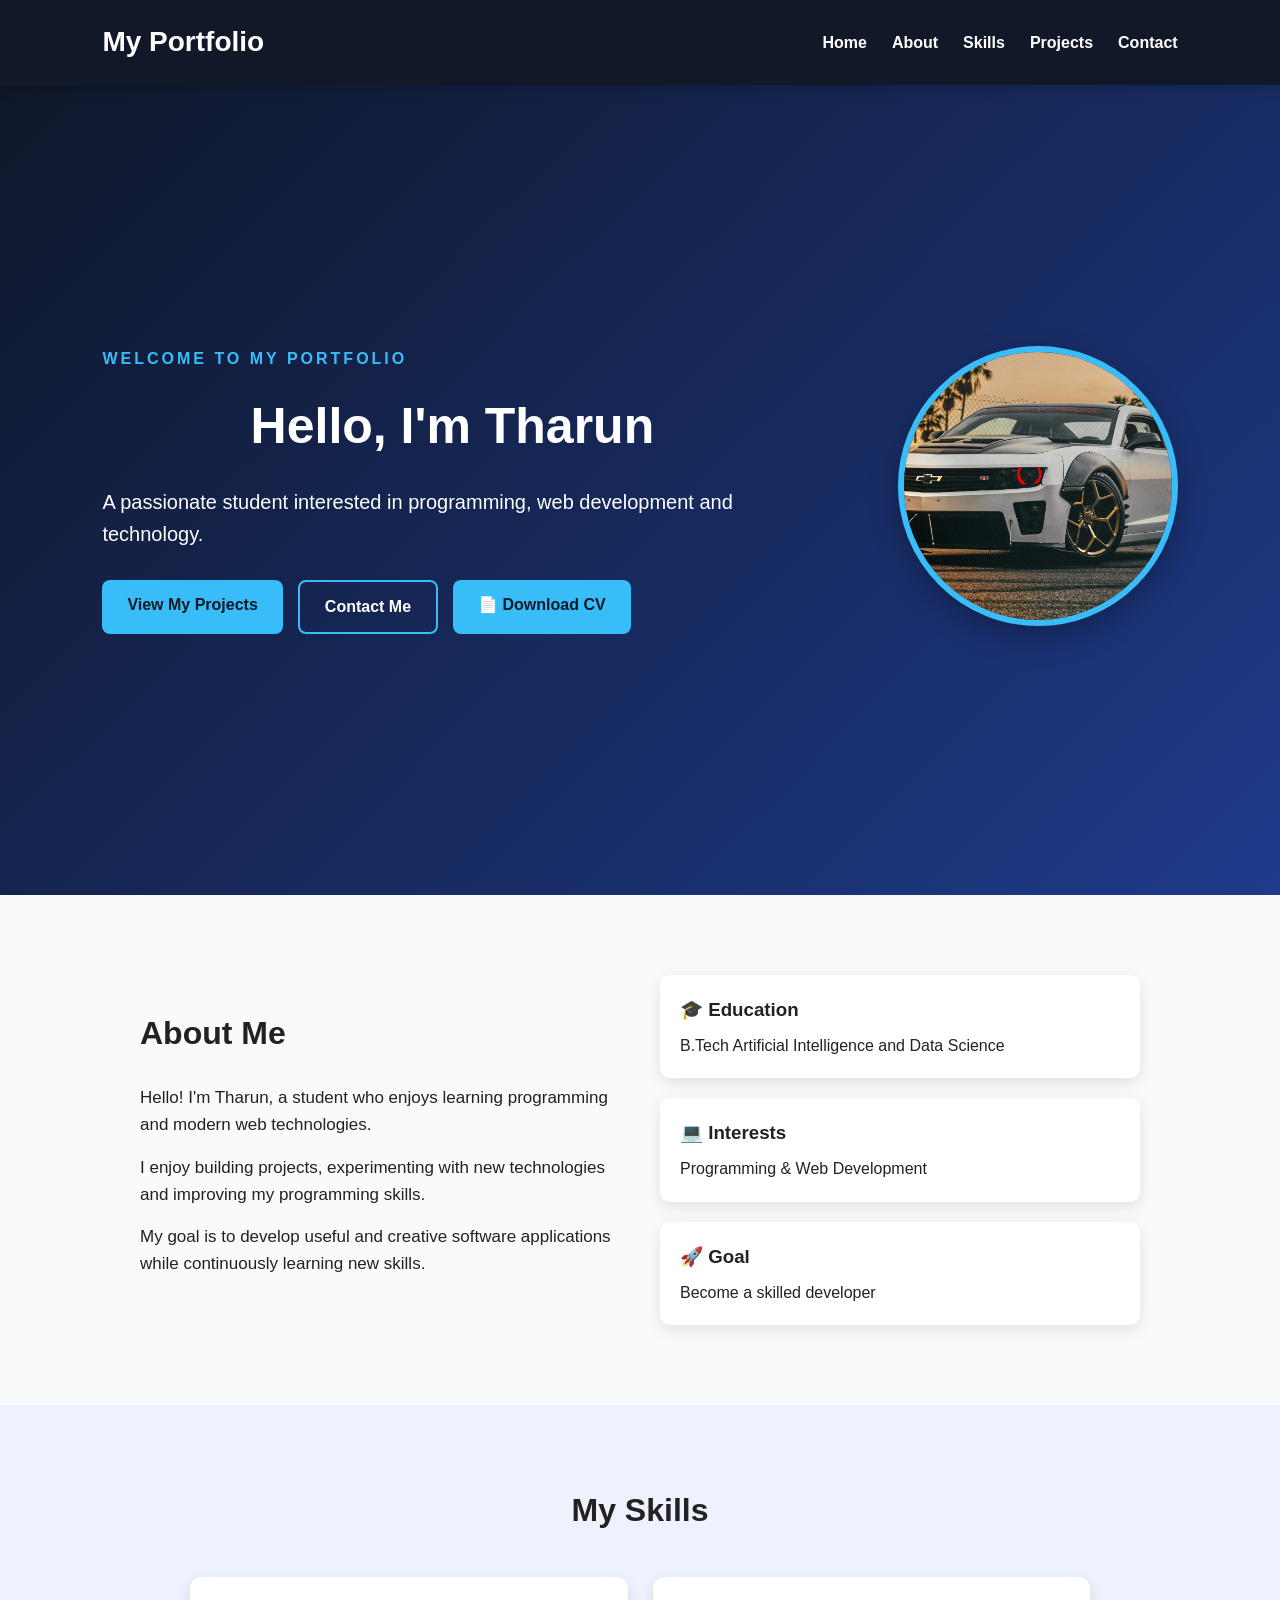
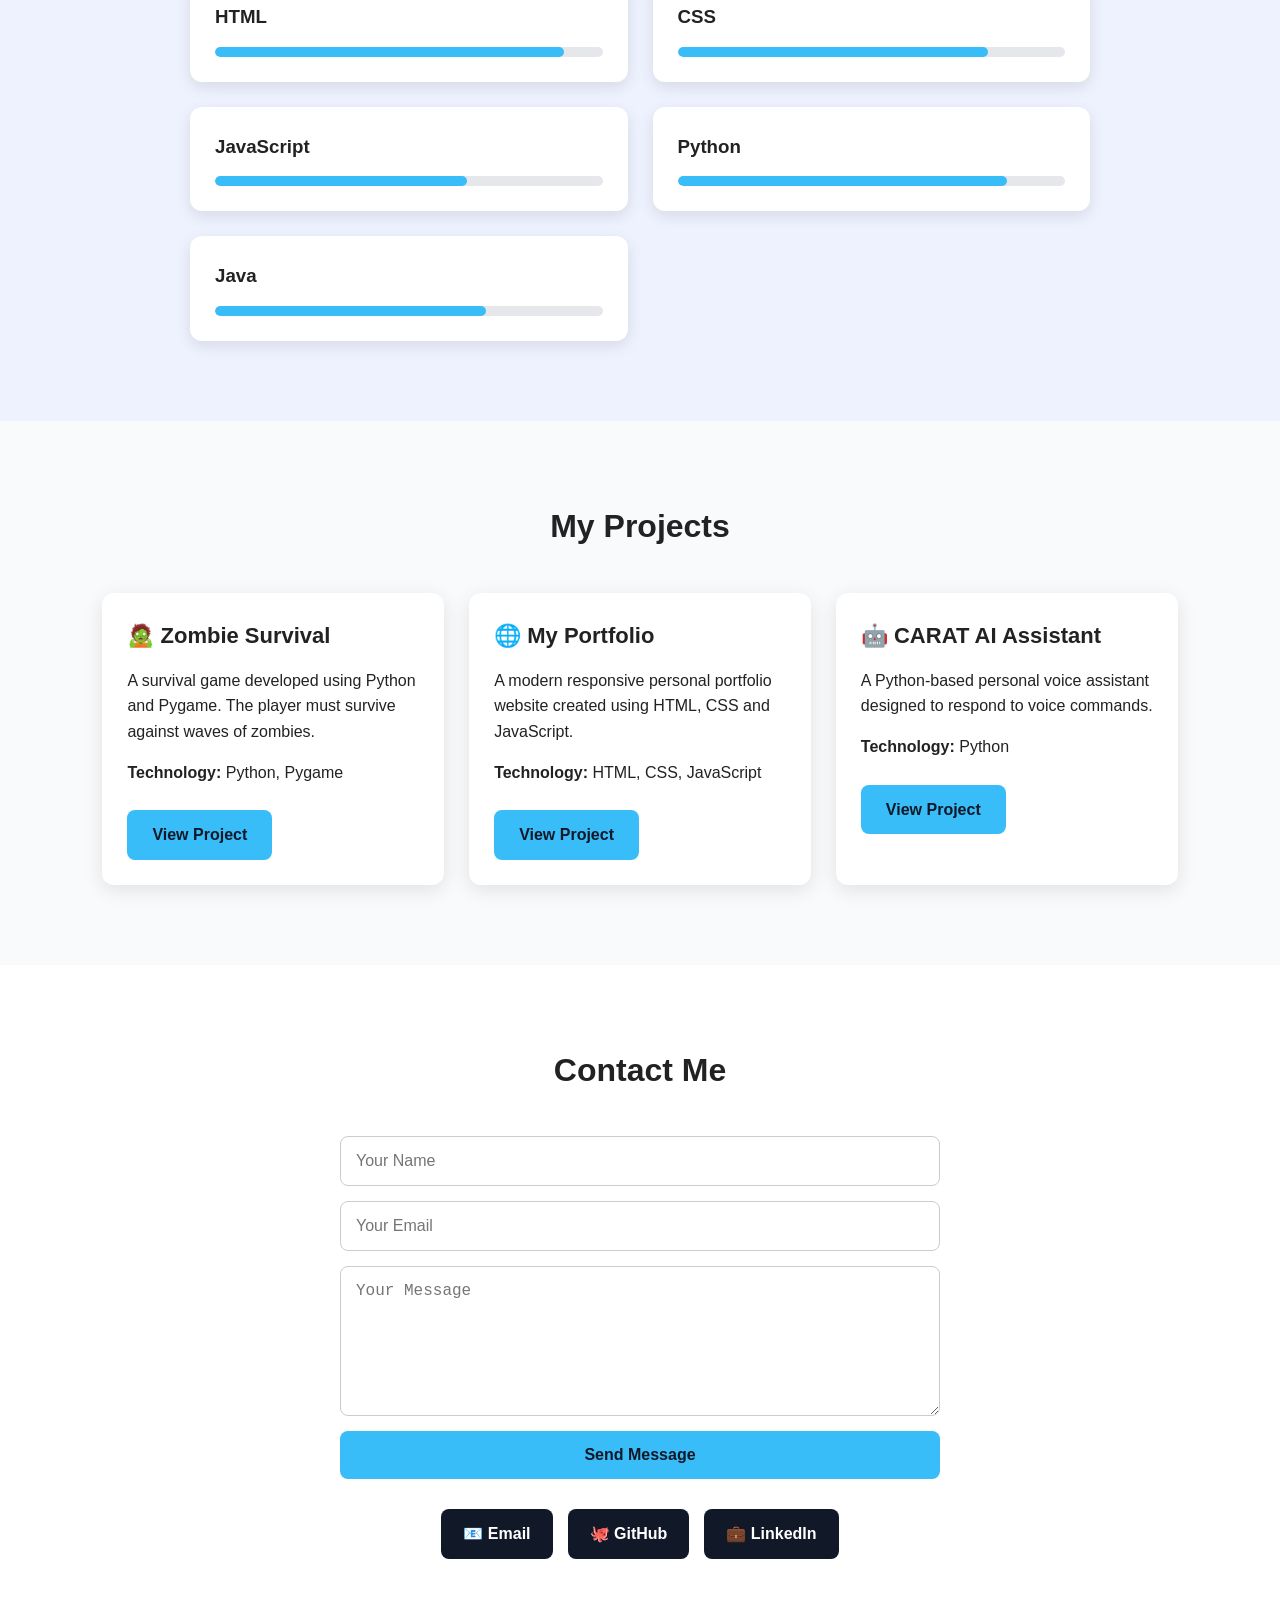
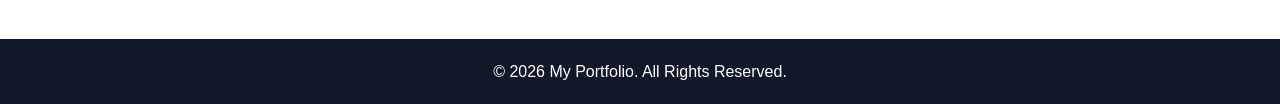
==== index.html @ 8533ec00 "Add portfolio website with CARAT and Zombie Survival" ====
<!DOCTYPE html>
<html lang="en">

<head>

    <meta charset="UTF-8">

    <meta name="viewport" content="width=device-width, initial-scale=1.0">

    <title>My Portfolio</title>

    <link rel="stylesheet" href="style.css">

</head>


<body>


<!-- ================= HEADER ================= -->

<header>

    <h1>My Portfolio</h1>

    <nav>

        <a href="#home">Home</a>

        <a href="#about">About</a>

        <a href="#skills">Skills</a>

        <a href="#projects">Projects</a>

        <a href="#contact">Contact</a>

    </nav>

</header>



<!-- ================= HOME ================= -->

<section id="home">

    <div class="hero-container">


        <div class="hero-content">

            <p class="welcome-text">
                WELCOME TO MY PORTFOLIO
            </p>

            <h2>
                Hello, I'm Tharun
            </h2>

            <p class="hero-description">
                A passionate student interested in programming,
                web development and technology.
            </p>


            <div class="hero-buttons">


                <a href="#projects" class="btn">
                    View My Projects
                </a>


                <a href="#contact" class="btn secondary-btn">
                    Contact Me
                </a>


                <a href="./Tharun-CV.pdf"
                   class="btn"
                   download>
                    📄 Download CV
                </a>


            </div>

        </div>



        <div class="profile-container">

            <img src="profile.jpg"
                 alt="Tharun Profile Picture"
                 class="profile-image">

        </div>


    </div>

</section>



<!-- ================= ABOUT ================= -->

<section id="about">


    <div class="about-container">


        <div class="about-text">

            <h2>
                About Me
            </h2>


            <p>
                Hello! I'm Tharun, a student who enjoys learning
                programming and modern web technologies.
            </p>


            <p>
                I enjoy building projects, experimenting with new
                technologies and improving my programming skills.
            </p>


            <p>
                My goal is to develop useful and creative software
                applications while continuously learning new skills.
            </p>

        </div>



        <div class="about-info">


            <div class="info-card">

                <h3>
                    🎓 Education
                </h3>

                <p>
                    B.Tech Artificial Intelligence and Data Science
                </p>

            </div>



            <div class="info-card">

                <h3>
                    💻 Interests
                </h3>

                <p>
                    Programming & Web Development
                </p>

            </div>



            <div class="info-card">

                <h3>
                    🚀 Goal
                </h3>

                <p>
                    Become a skilled developer
                </p>

            </div>


        </div>


    </div>

</section>



<!-- ================= SKILLS ================= -->

<section id="skills">


    <h2>
        My Skills
    </h2>


    <div class="skills-container">


        <div class="skill-card">

            <h3>
                HTML
            </h3>

            <div class="skill-bar">

                <div class="skill-level html-level"></div>

            </div>

        </div>



        <div class="skill-card">

            <h3>
                CSS
            </h3>

            <div class="skill-bar">

                <div class="skill-level css-level"></div>

            </div>

        </div>



        <div class="skill-card">

            <h3>
                JavaScript
            </h3>

            <div class="skill-bar">

                <div class="skill-level js-level"></div>

            </div>

        </div>



        <div class="skill-card">

            <h3>
                Python
            </h3>

            <div class="skill-bar">

                <div class="skill-level python-level"></div>

            </div>

        </div>



        <div class="skill-card">

            <h3>
                Java
            </h3>

            <div class="skill-bar">

                <div class="skill-level java-level"></div>

            </div>

        </div>


    </div>

</section>



<!-- ================= PROJECTS ================= -->

<!-- ================= PROJECTS ================= -->
<!-- ================= PROJECTS ================= -->

<section id="projects">

    <h2>My Projects</h2>

    <div class="projects-container">

        <!-- ZOMBIE SURVIVAL -->

        <div class="project-card">

            <h3>🧟 Zombie Survival</h3>

            <p>
                A survival game developed using Python and Pygame.
                The player must survive against waves of zombies.
            </p>

            <p>
                <strong>Technology:</strong>
                Python, Pygame
            </p>

            <a href="zombie-survival.html"
               class="btn project-btn">

                View Project

            </a>

        </div>


        <!-- MY PORTFOLIO -->

        <div class="project-card">

            <h3>🌐 My Portfolio</h3>

            <p>
                A modern responsive personal portfolio website
                created using HTML, CSS and JavaScript.
            </p>

            <p>
                <strong>Technology:</strong>
                HTML, CSS, JavaScript
            </p>

            <a href="index.html"
               class="btn project-btn">

                View Project

            </a>

        </div>


        <!-- CARAT -->

        <div class="project-card">

            <h3>🤖 CARAT AI Assistant</h3>

            <p>
                A Python-based personal voice assistant designed
                to respond to voice commands.
            </p>

            <p>
                <strong>Technology:</strong>
                Python
            </p>

            <a href="carat.html"
               class="btn project-btn">

                View Project

            </a>

        </div>

    </div>

</section>


<!-- ================= CONTACT ================= -->

<section id="contact">


    <h2>
        Contact Me
    </h2>


    <form id="contactForm">


        <input
            type="text"
            id="name"
            placeholder="Your Name"
            required
        >


        <input
            type="email"
            id="email"
            placeholder="Your Email"
            required
        >


        <textarea
            id="message"
            placeholder="Your Message"
            required
        ></textarea>


        <button type="submit">
            Send Message
        </button>


    </form>


    <p id="formMessage"></p>
<div class="social-links">

    <a href="mailto:ptharunbalaji3637nn@gmail.com" class="social-btn">
        📧 Email
    </a>

    <a href="https://github.com/tharunbalajip" target="_blank" class="social-btn">
        🐙 GitHub
    </a>

    <a href="https://www.linkedin.com/in/tharunbalajip" target="_blank" class="social-btn">
    💼 LinkedIn
    </a>

</div>

</section>



<!-- ================= FOOTER ================= -->

<footer>


    <p>
        © 2026 My Portfolio. All Rights Reserved.
    </p>


</footer>



<!-- ================= JAVASCRIPT ================= -->

<script src="script.js"></script>


</body>

</html>
---- style.css ----
/* ==============================
   BASIC RESET
================================= */

* {
    margin: 0;
    padding: 0;
    box-sizing: border-box;
}

html {
    scroll-behavior: smooth;
}

body {
    font-family: Arial, sans-serif;
    line-height: 1.6;
    background: #f5f7fa;
    color: #222;
}


/* ==============================
   HEADER
================================= */

header {
    background: #111827;
    color: white;
    padding: 20px 8%;
    display: flex;
    justify-content: space-between;
    align-items: center;
    position: sticky;
    top: 0;
    z-index: 1000;
    box-shadow: 0 2px 15px rgba(0, 0, 0, 0.2);
}

header h1 {
    font-size: 28px;
}


/* ==============================
   NAVIGATION
================================= */

nav {
    display: flex;
    gap: 25px;
}

nav a {
    color: white;
    text-decoration: none;
    font-weight: bold;
    transition: color 0.3s ease, transform 0.3s ease;
}

nav a:hover {
    color: #38bdf8;
    transform: translateY(-2px);
}


/* ==============================
   GENERAL SECTIONS
================================= */

section {
    padding: 80px 8%;
    position: relative;
}

section h2 {
    text-align: center;
    font-size: 32px;
    margin-bottom: 40px;
}


/* ==============================
   HOME / HERO
================================= */

#home {
    min-height: 90vh;
    display: flex;
    justify-content: center;
    align-items: center;
    background: linear-gradient(135deg, #0f172a, #1e3a8a);
    color: white;
}

.hero-container {
    width: 100%;
    max-width: 1100px;
    display: flex;
    justify-content: space-between;
    align-items: center;
    gap: 50px;
}

.hero-content {
    max-width: 700px;
    animation: fadeUp 1s ease;
}

.welcome-text {
    font-size: 16px;
    letter-spacing: 3px;
    margin-bottom: 15px;
    color: #38bdf8;
    font-weight: bold;
}

#home h2 {
    font-size: 50px;
    margin-bottom: 20px;
}

.hero-description {
    font-size: 20px;
    margin-bottom: 30px;
}

.hero-buttons {
    display: flex;
    gap: 15px;
    flex-wrap: wrap;
}


/* ==============================
   PROFILE IMAGE
================================= */

.profile-container {
    flex-shrink: 0;
}

.profile-image {
    width: 280px;
    height: 280px;
    object-fit: cover;
    border-radius: 50%;
    border: 6px solid #38bdf8;
    box-shadow: 0 10px 30px rgba(0, 0, 0, 0.3);
    animation: floatImage 3s ease-in-out infinite;
}

@keyframes floatImage {

    0% {
        transform: translateY(0);
    }

    50% {
        transform: translateY(-10px);
    }

    100% {
        transform: translateY(0);
    }

}


/* ==============================
   BUTTONS
================================= */

.btn {
    display: inline-block;
    padding: 12px 25px;
    background: #38bdf8;
    color: #111827;
    text-decoration: none;
    border-radius: 8px;
    font-weight: bold;
    transition: transform 0.2s ease, background 0.3s ease;
}

.btn:hover {
    background: white;
    transform: translateY(-2px);
}

.secondary-btn {
    background: transparent;
    color: white;
    border: 2px solid #38bdf8;
}

.secondary-btn:hover {
    background: #38bdf8;
    color: #111827;
}


/* ==============================
   ABOUT
================================= */

#about {
    background: #f8fafc;
}

.about-container {
    max-width: 1000px;
    margin: auto;
    display: grid;
    grid-template-columns: 1fr 1fr;
    gap: 40px;
    align-items: center;
}

.about-text h2 {
    text-align: left;
    margin-bottom: 25px;
}

.about-text p {
    margin-bottom: 15px;
    font-size: 17px;
}

.about-info {
    display: flex;
    flex-direction: column;
    gap: 20px;
}


/* ==============================
   INFO CARDS
================================= */

.info-card {
    background: white;
    padding: 20px;
    border-radius: 10px;
    box-shadow: 0 5px 15px rgba(0, 0, 0, 0.1);
    transition: transform 0.3s ease, box-shadow 0.3s ease;
    animation: fadeUp 0.8s ease;
}

.info-card h3 {
    margin-bottom: 8px;
}

.info-card:hover {
    transform: translateY(-5px);
    box-shadow: 0 12px 25px rgba(0, 0, 0, 0.12);
}


/* ==============================
   SKILLS
================================= */

#skills {
    background: #eef2ff;
}

.skills-container {
    max-width: 900px;
    margin: auto;
    display: grid;
    grid-template-columns: repeat(2, 1fr);
    gap: 25px;
}

.skill-card {
    background: white;
    padding: 25px;
    border-radius: 12px;
    box-shadow: 0 5px 15px rgba(0, 0, 0, 0.1);
    transition: transform 0.3s ease, box-shadow 0.3s ease;
    animation: fadeUp 0.8s ease;
}

.skill-card:hover {
    transform: translateY(-5px);
    box-shadow: 0 12px 25px rgba(0, 0, 0, 0.12);
}

.skill-card h3 {
    margin-bottom: 15px;
}

.skill-bar {
    width: 100%;
    height: 10px;
    background: #e5e7eb;
    border-radius: 10px;
    overflow: hidden;
}

.skill-level {
    height: 100%;
    border-radius: 10px;
    background: #38bdf8;
}

.html-level {
    width: 90%;
}

.css-level {
    width: 80%;
}

.js-level {
    width: 65%;
}

.python-level {
    width: 85%;
}

.java-level {
    width: 70%;
}


/* ==============================
   PROJECTS
================================= */

#projects {
    background: #f8fafc;
}

.projects-container {
    display: grid;
    grid-template-columns: repeat(auto-fit, minmax(250px, 1fr));
    gap: 25px;
}

.project-card {
    background: white;
    padding: 25px;
    border-radius: 12px;
    box-shadow: 0 5px 20px rgba(0, 0, 0, 0.1);
    transition: transform 0.3s ease, box-shadow 0.3s ease;
    animation: fadeUp 0.8s ease;
}

.project-card:hover {
    transform: translateY(-8px) scale(1.01);
    box-shadow: 0 12px 30px rgba(0, 0, 0, 0.15);
}

.project-card h3 {
    font-size: 22px;
    margin-bottom: 15px;
}

.project-card p {
    margin-bottom: 15px;
}

.project-btn {
    margin-top: 10px;
}


/* ==============================
   CONTACT
================================= */

#contact {
    background: white;
}

#contactForm {
    max-width: 600px;
    margin: auto;
    display: flex;
    flex-direction: column;
    gap: 15px;
}

#contactForm input,
#contactForm textarea {
    width: 100%;
    padding: 15px;
    border: 1px solid #ccc;
    border-radius: 8px;
    font-size: 16px;
}

#contactForm input:focus,
#contactForm textarea:focus {
    outline: none;
    border-color: #38bdf8;
    box-shadow: 0 0 0 3px rgba(56, 189, 248, 0.15);
}

#contactForm textarea {
    height: 150px;
    resize: vertical;
}

#contactForm button {
    padding: 15px;
    border: none;
    border-radius: 8px;
    background: #38bdf8;
    color: #111827;
    font-size: 16px;
    font-weight: bold;
    cursor: pointer;
    transition: transform 0.2s ease, background 0.3s ease;
}

#contactForm button:hover {
    background: #0ea5e9;
    transform: translateY(-2px);
}

#formMessage {
    margin-top: 20px;
    text-align: center;
    font-weight: bold;
}


/* ==============================
   FOOTER
================================= */

footer {
    background: #111827;
    color: white;
    text-align: center;
    padding: 20px;
}


/* ==============================
   ZOMBIE SURVIVAL PAGE
================================= */

.project-details {
    min-height: 90vh;
    background: linear-gradient(135deg, #0f172a, #1e3a8a);
    color: white;
    display: flex;
    justify-content: center;
    align-items: center;
}

.project-content {
    max-width: 1000px;
    text-align: center;
}

.project-content h2 {
    font-size: 48px;
    margin-bottom: 20px;
}

.project-intro {
    max-width: 750px;
    margin: auto;
    font-size: 19px;
    margin-bottom: 40px;
}


/* ==============================
   GAME SCREENSHOT
================================= */

.game-screenshot {
    width: 80%;
    max-width: 650px;
    margin: 30px auto 40px;
    background: white;
    padding: 8px;
    border-radius: 12px;
    box-shadow: 0 8px 25px rgba(0, 0, 0, 0.25);
}

.game-screenshot img {
    width: 100%;
    height: auto;
    max-height: 400px;
    object-fit: contain;
    display: block;
    border-radius: 8px;
}


/* ==============================
   PROJECT INFORMATION
================================= */

.project-info {
    display: grid;
    grid-template-columns: repeat(3, 1fr);
    gap: 20px;
    margin-bottom: 40px;
}

.project-info .info-card {
    color: #222;
}

.features,
.how-to-run {
    background: white;
    color: #222;
    padding: 25px;
    border-radius: 12px;
    margin-bottom: 25px;
    text-align: left;
    box-shadow: 0 5px 20px rgba(0, 0, 0, 0.15);
}

.features h3,
.how-to-run h3 {
    margin-bottom: 15px;
}

.features ul {
    padding-left: 25px;
}

.features li {
    margin-bottom: 8px;
}

.how-to-run p {
    margin-bottom: 10px;
}


/* ==============================
   ANIMATIONS
================================= */

@keyframes fadeUp {

    from {
        opacity: 0;
        transform: translateY(30px);
    }

    to {
        opacity: 1;
        transform: translateY(0);
    }

}


/* ==============================
   MOBILE RESPONSIVE DESIGN
================================= */

@media (max-width: 768px) {

    header {
        flex-direction: column;
        gap: 15px;
        padding: 15px 5%;
    }

    header h1 {
        font-size: 24px;
    }

    nav {
        flex-direction: column;
        align-items: center;
        gap: 10px;
    }

    nav a {
        font-size: 15px;
    }

    #home {
        min-height: 80vh;
        padding: 50px 5%;
    }

    .hero-container {
        flex-direction: column-reverse;
        text-align: center;
    }

    .profile-image {
        width: 220px;
        height: 220px;
    }

    #home h2 {
        font-size: 36px;
    }

    #home p {
        font-size: 17px;
    }

    .hero-buttons {
        justify-content: center;
    }

    section {
        padding: 50px 5%;
    }

    section h2 {
        font-size: 28px;
    }

    .about-container {
        grid-template-columns: 1fr;
    }

    .about-text h2 {
        text-align: center;
    }

    .skills-container {
        grid-template-columns: 1fr;
    }

    .projects-container {
        grid-template-columns: 1fr;
    }

    #contactForm {
        width: 100%;
    }

    .project-content h2 {
        font-size: 36px;
    }

    .project-info {
        grid-template-columns: 1fr;
    }

    .project-intro {
        font-size: 17px;
    }

    .game-screenshot {
        width: 95%;
    }

    .game-screenshot img {
        max-height: 300px;
    }

}
/* ==============================
   SOCIAL LINKS
================================= */

.social-links {
    display: flex;
    justify-content: center;
    gap: 15px;
    margin-top: 30px;
    flex-wrap: wrap;
}

.social-btn {
    display: inline-block;
    padding: 12px 22px;
    background: #111827;
    color: white;
    text-decoration: none;
    border-radius: 8px;
    font-weight: bold;
    transition: transform 0.3s ease, background 0.3s ease;
}

.social-btn:hover {
    background: #38bdf8;
    color: #111827;
    transform: translateY(-3px);
}
/* ==============================
   PROJECT BUTTONS
================================= */

.project-buttons {
    display: flex;
    justify-content: center;
    gap: 15px;
    flex-wrap: wrap;
}
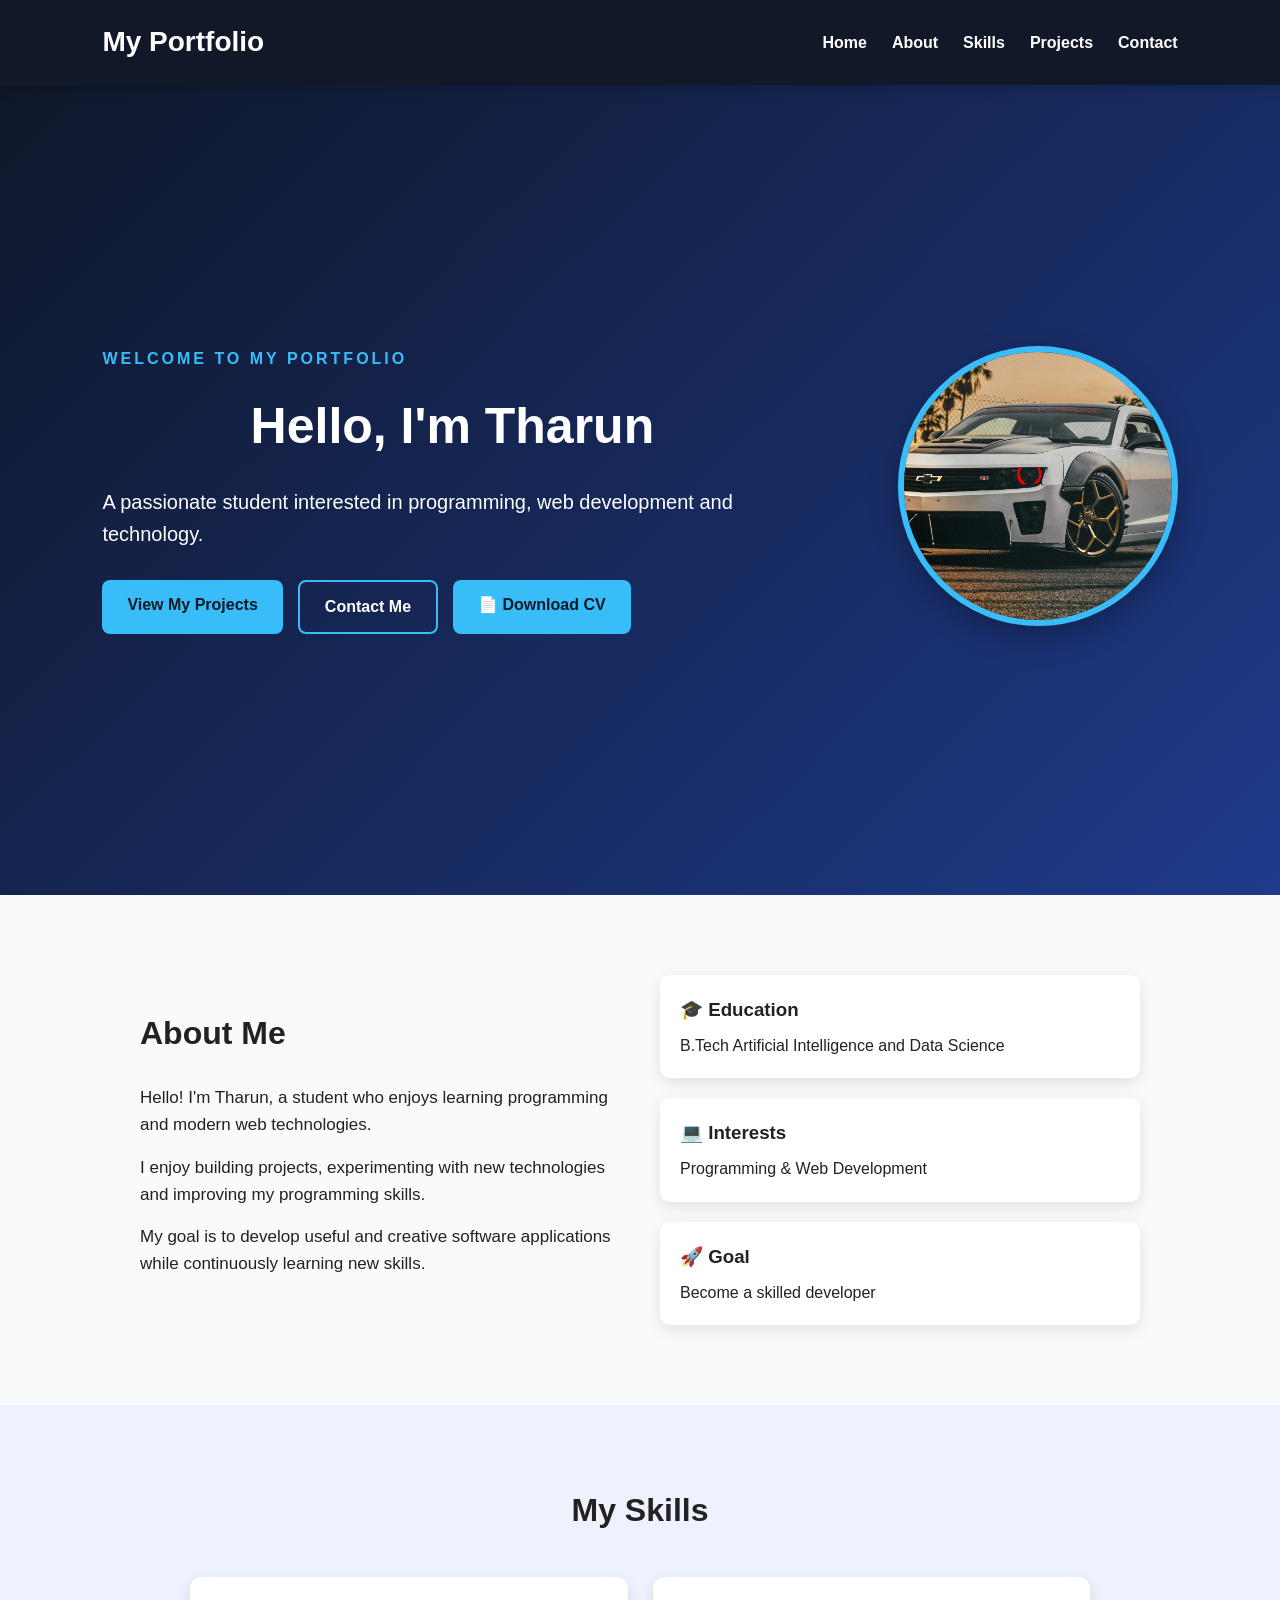
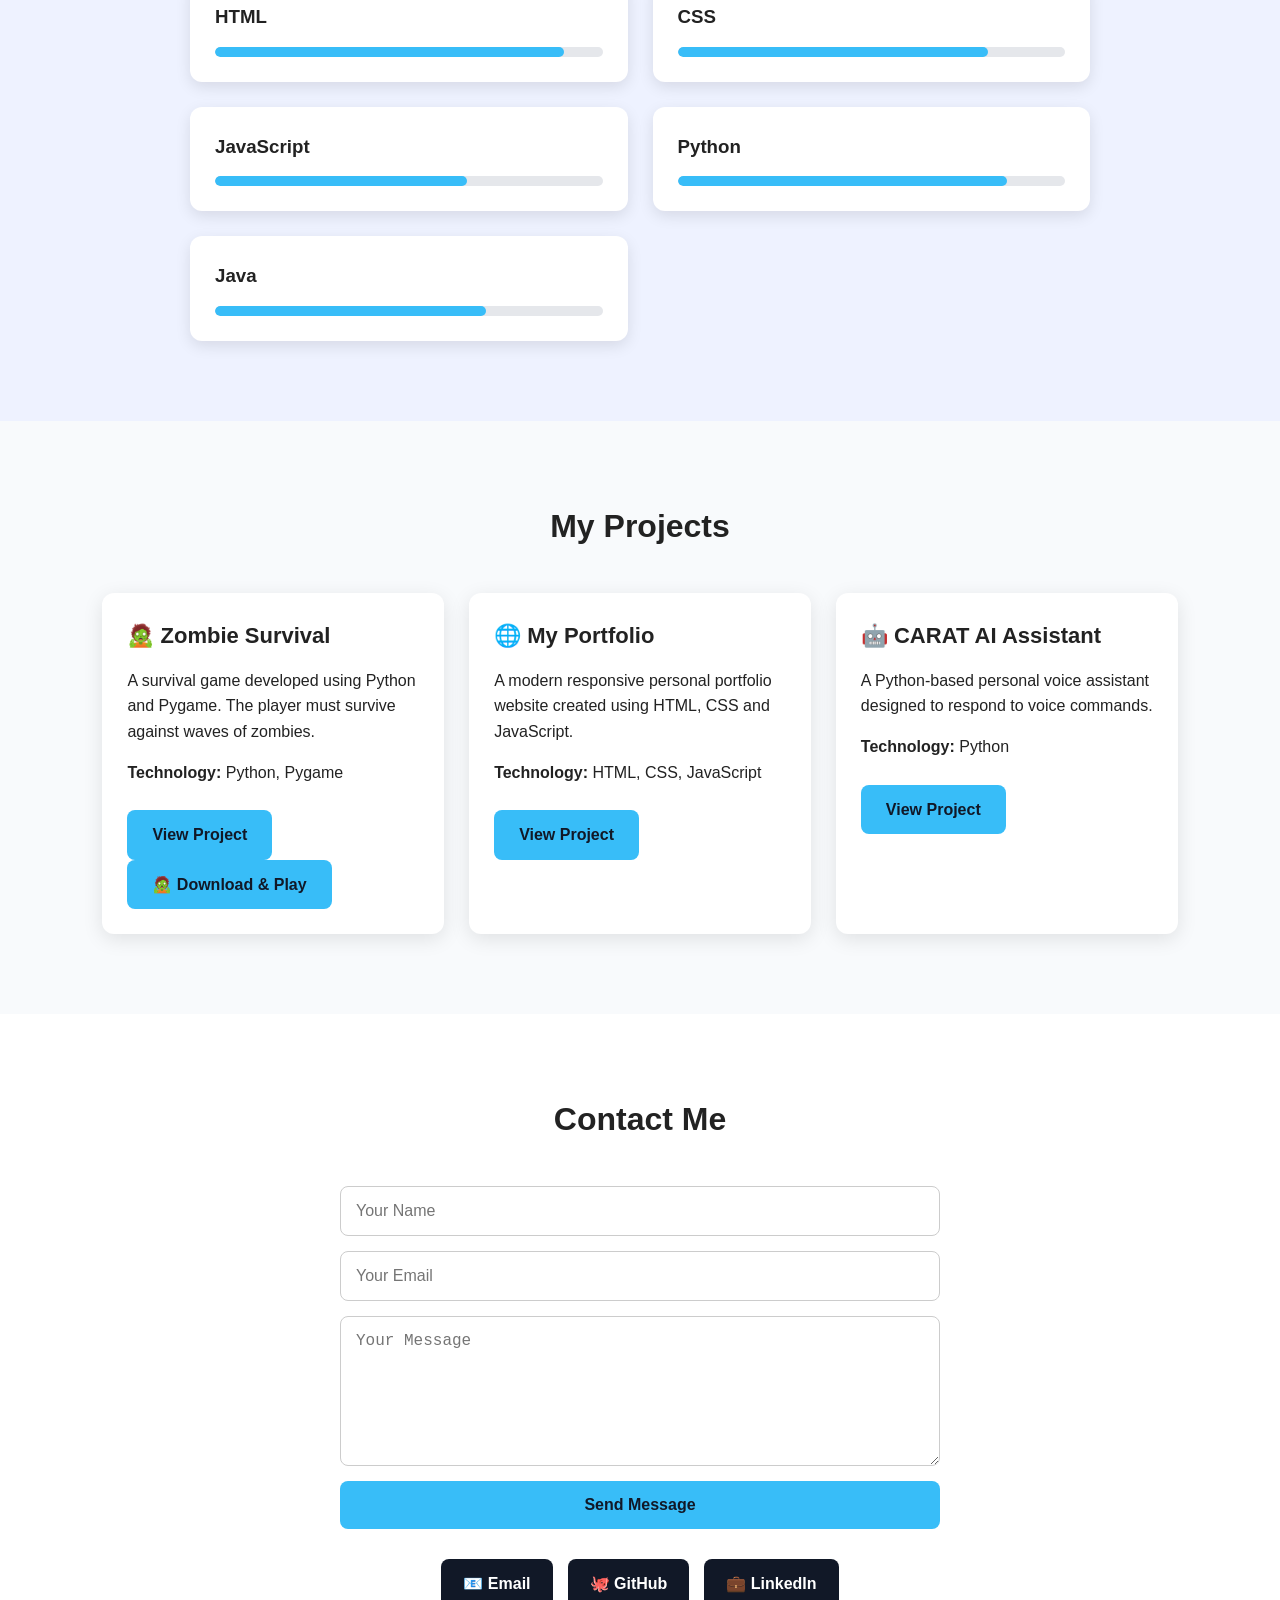
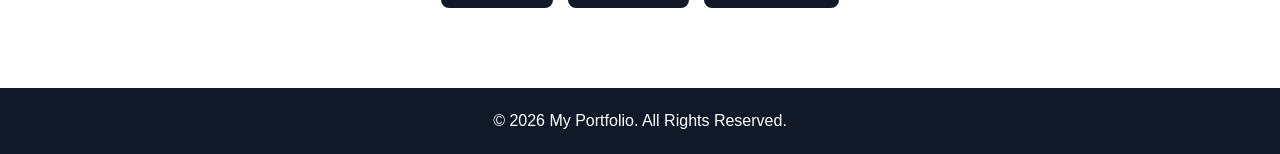
==== commit 94425deb: "Add Zombie Survival download button" ====
--- a/index.html
+++ b/index.html
@@ -323,6 +323,10 @@
                class="btn project-btn">
 
                 View Project
+                <a href="https://github.com/tharunbalajip/zombie-survival/releases/download/v1.0.0/zombie_survival.exe"
+   class="btn">
+    🧟 Download & Play
+</a>
 
             </a>
 
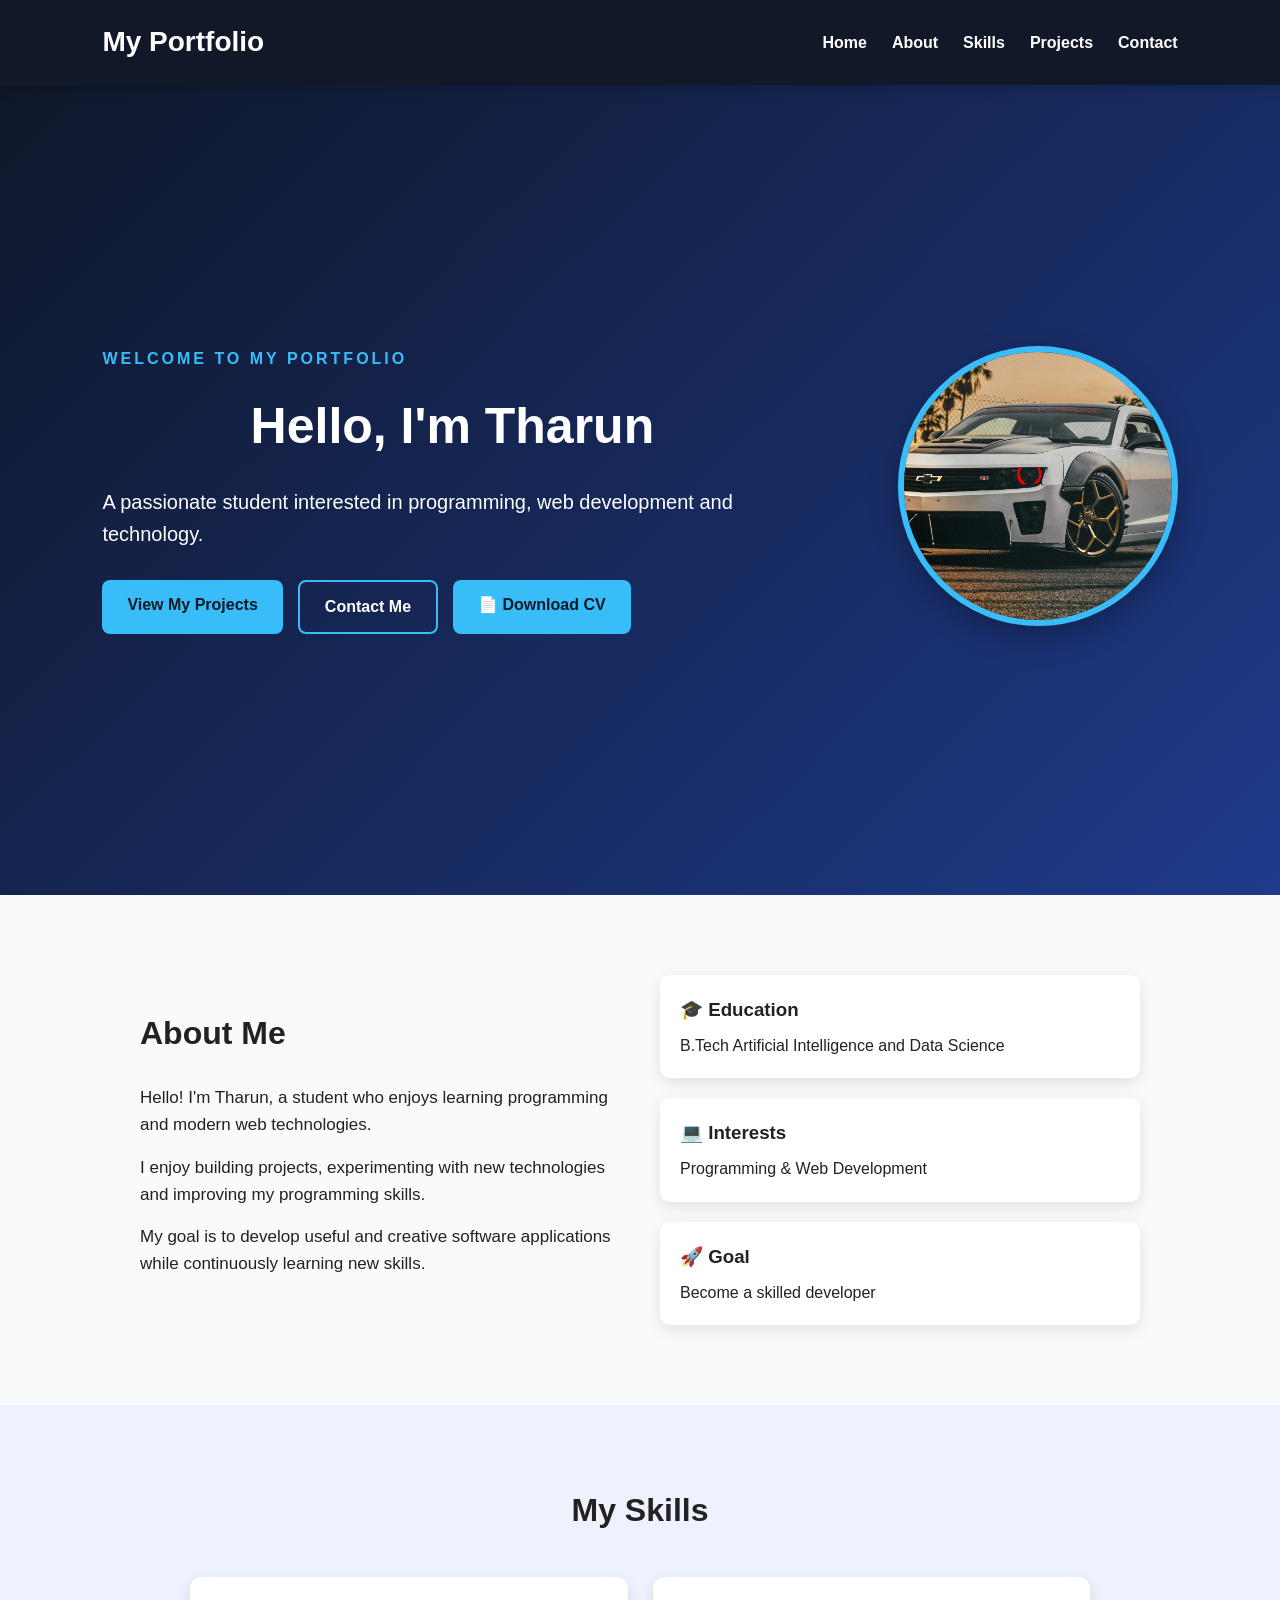
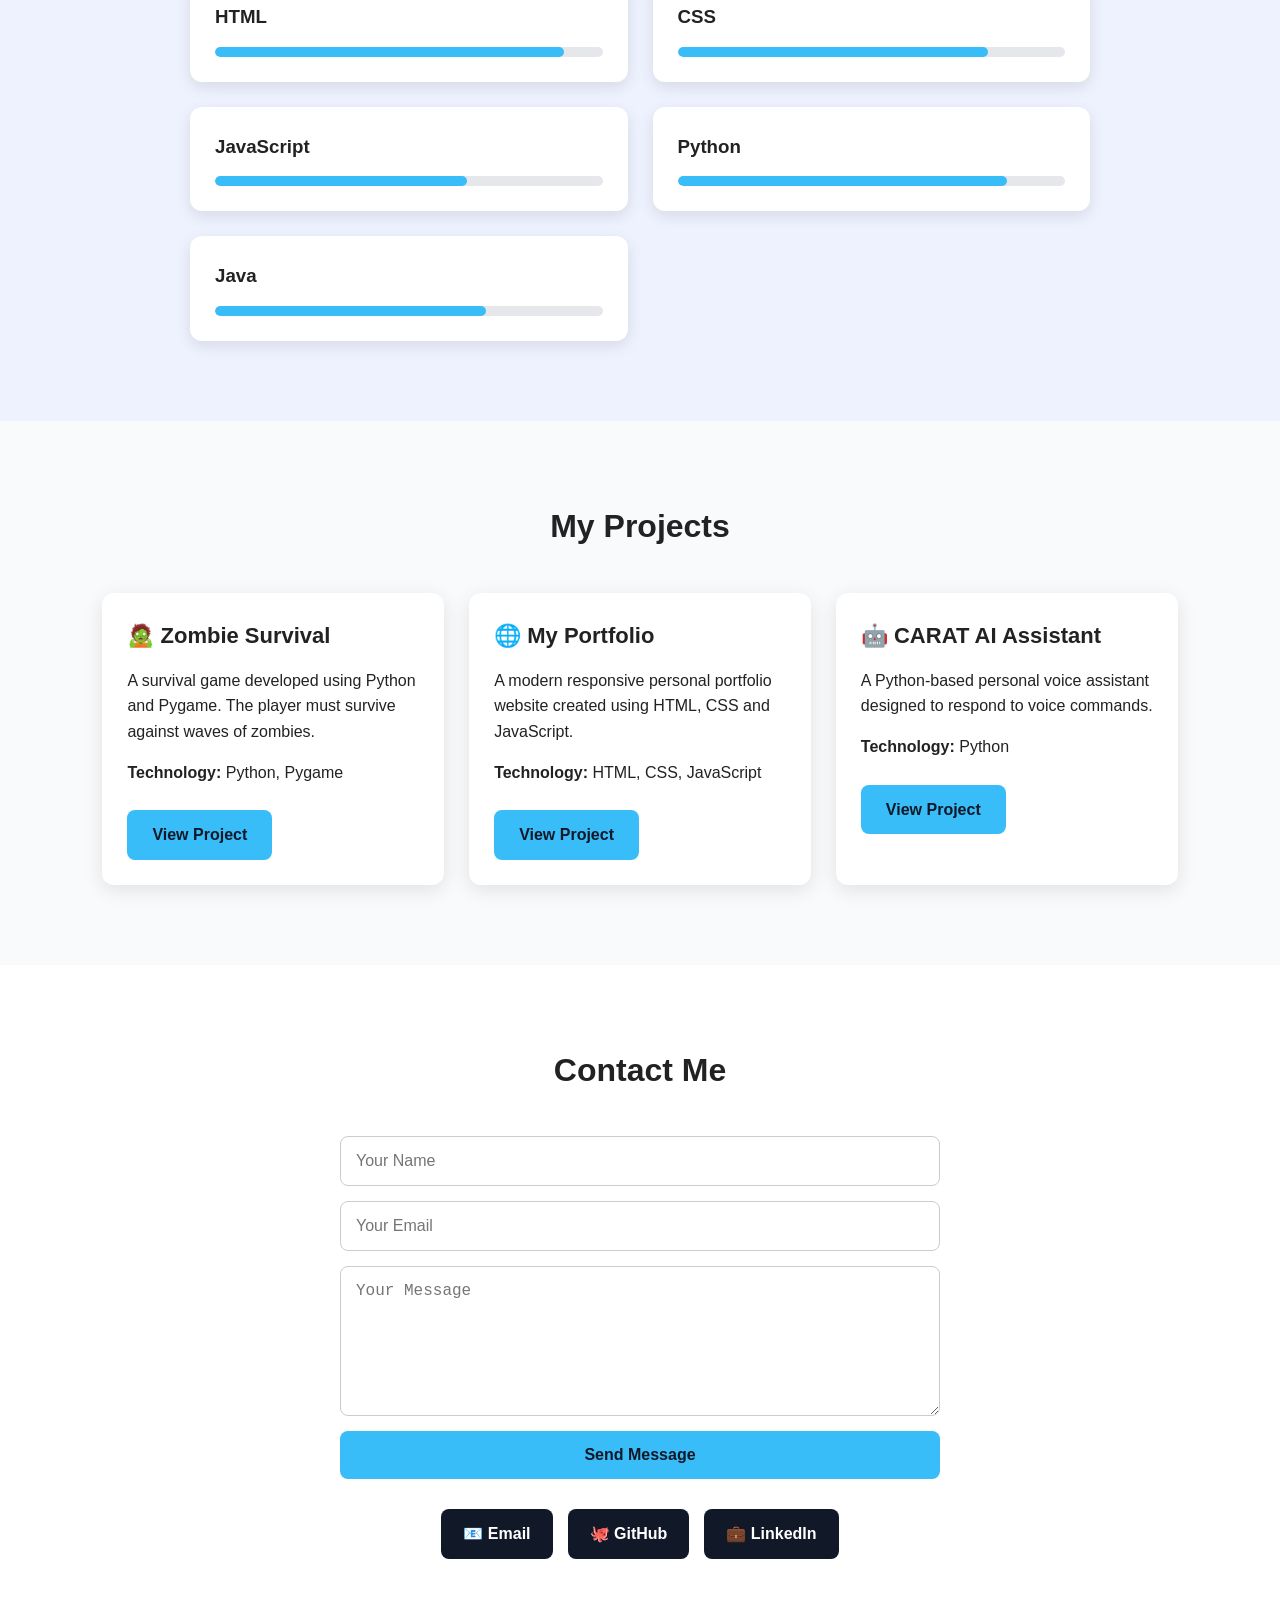
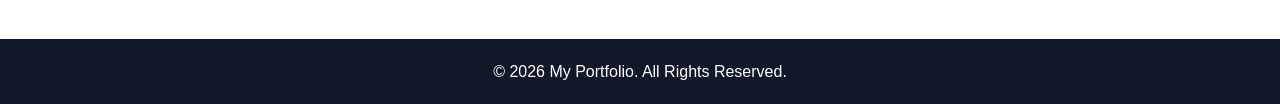
==== commit 3e046dad: "Update portfolio projects" ====
--- a/index.html
+++ b/index.html
@@ -294,14 +294,12 @@
 
 <!-- ================= PROJECTS ================= -->
 
-<!-- ================= PROJECTS ================= -->
-<!-- ================= PROJECTS ================= -->
-
 <section id="projects">
 
     <h2>My Projects</h2>
 
     <div class="projects-container">
+
 
         <!-- ZOMBIE SURVIVAL -->
 
@@ -321,16 +319,11 @@
 
             <a href="zombie-survival.html"
                class="btn project-btn">
-
                 View Project
-                <a href="https://github.com/tharunbalajip/zombie-survival/releases/download/v1.0.0/zombie_survival.exe"
-   class="btn">
-    🧟 Download & Play
-</a>
-
             </a>
 
         </div>
+
 
 
         <!-- MY PORTFOLIO -->
@@ -359,6 +352,7 @@
         </div>
 
 
+
         <!-- CARAT -->
 
         <div class="project-card">
@@ -387,6 +381,7 @@
     </div>
 
 </section>
+
 
 
 <!-- ================= CONTACT ================= -->
@@ -434,21 +429,29 @@
 
 
     <p id="formMessage"></p>
-<div class="social-links">
-
-    <a href="mailto:ptharunbalaji3637nn@gmail.com" class="social-btn">
-        📧 Email
-    </a>
-
-    <a href="https://github.com/tharunbalajip" target="_blank" class="social-btn">
-        🐙 GitHub
-    </a>
-
-    <a href="https://www.linkedin.com/in/tharunbalajip" target="_blank" class="social-btn">
-    💼 LinkedIn
-    </a>
-
-</div>
+
+
+    <div class="social-links">
+
+        <a href="mailto:ptharunbalaji3637nn@gmail.com"
+           class="social-btn">
+            📧 Email
+        </a>
+
+        <a href="https://github.com/tharunbalajip"
+           target="_blank"
+           class="social-btn">
+            🐙 GitHub
+        </a>
+
+        <a href="https://www.linkedin.com/in/tharunbalajip"
+           target="_blank"
+           class="social-btn">
+            💼 LinkedIn
+        </a>
+
+    </div>
+
 
 </section>
 
